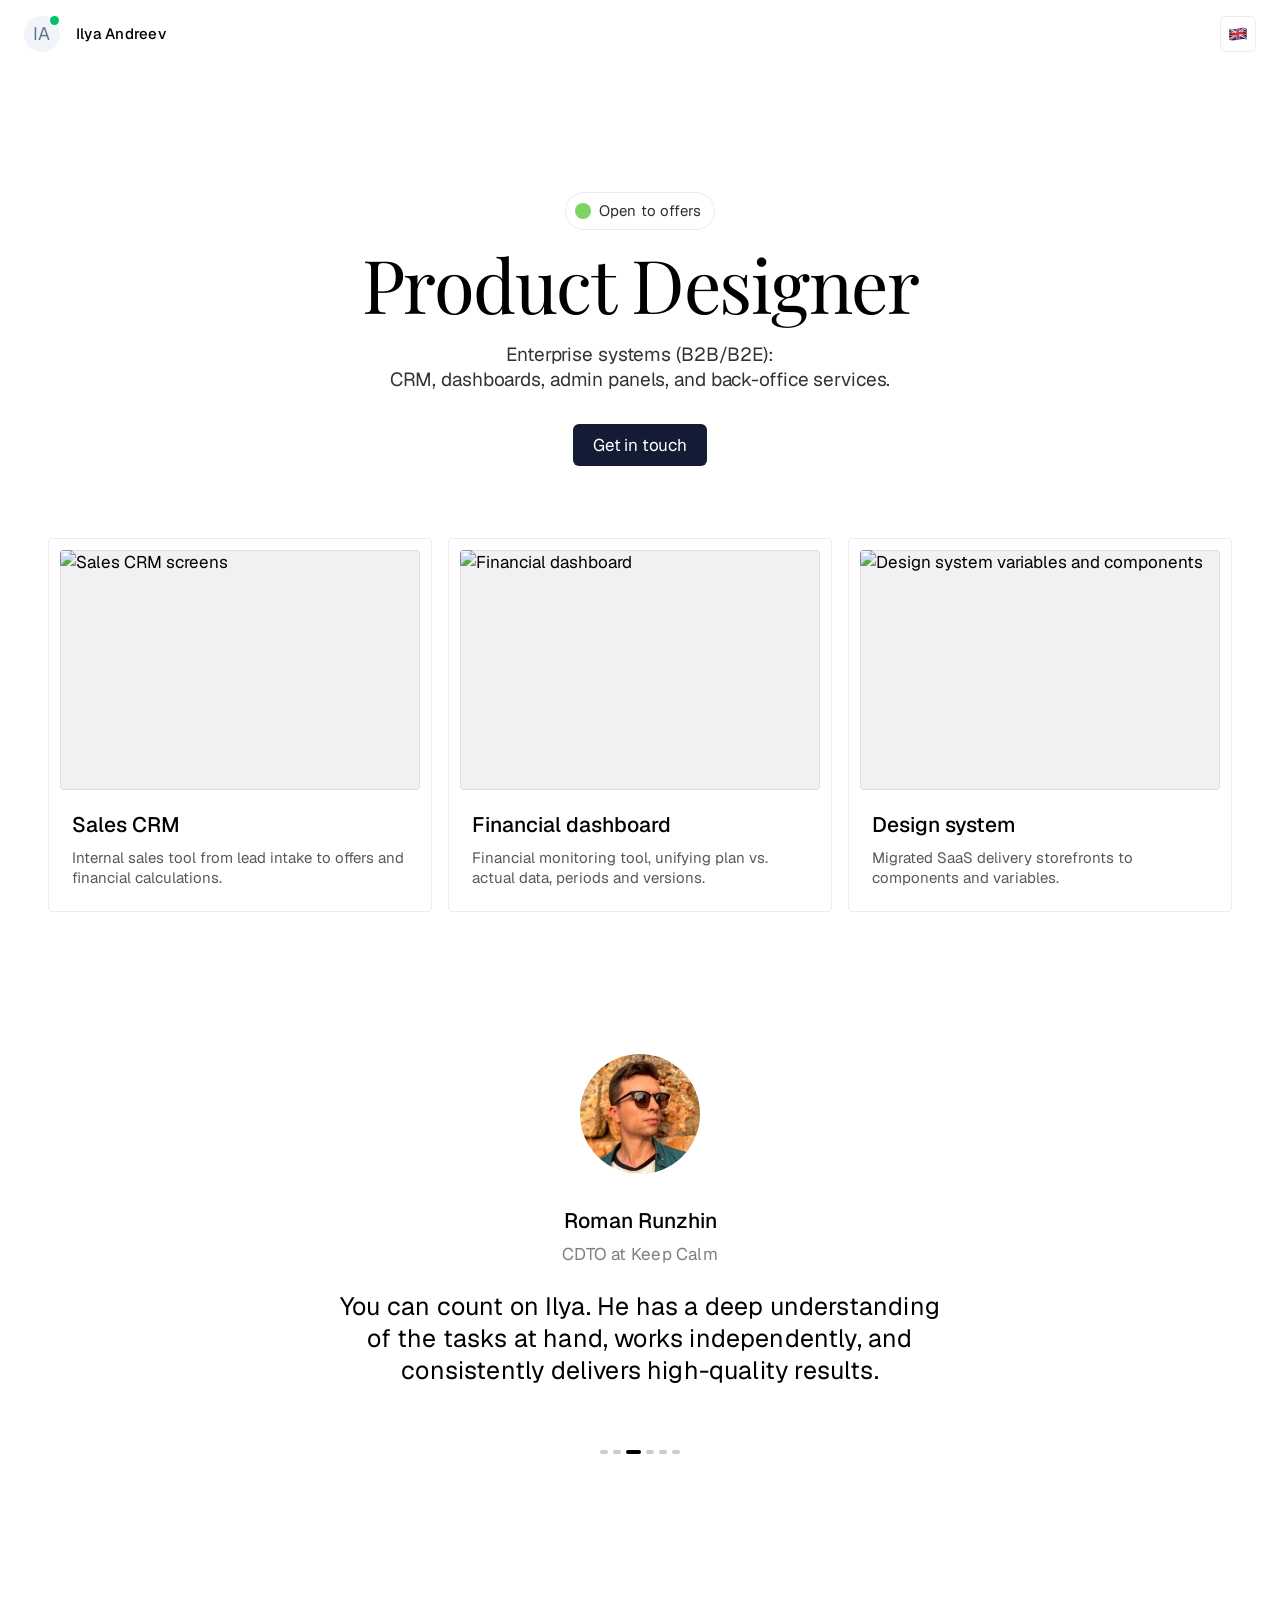
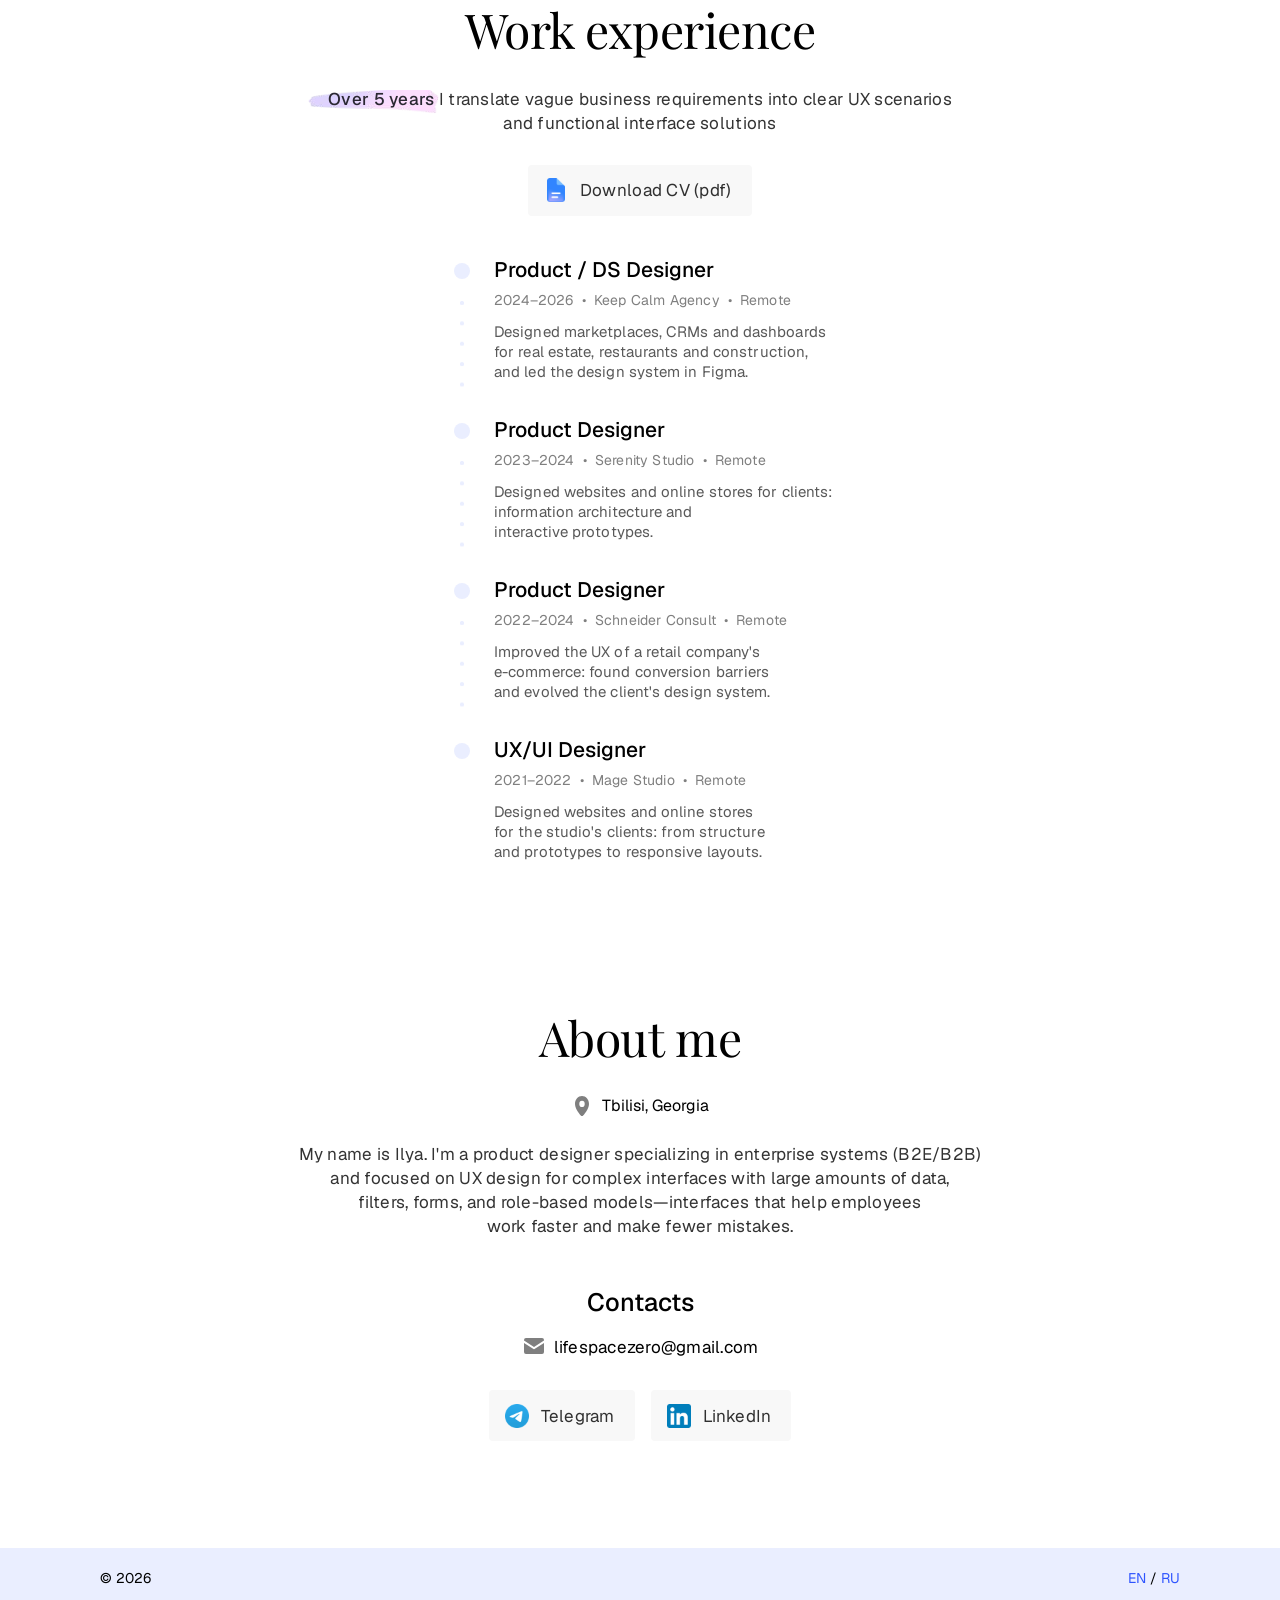
==== index.html @ 07d571e4 "Add files via upload" ====
<!DOCTYPE html>
<html lang="en">
<head>
<meta charset="utf-8">
<meta name="viewport" content="width=device-width, initial-scale=1">
<title>Ilya Andreev — Product Designer</title>
<meta name="description" content="Product Designer specializing in enterprise systems (B2B/B2E): CRM, dashboards, admin panels and back-office services.">
<link rel="preload" href="fonts/geist-latin-400-normal.woff2" as="font" type="font/woff2" crossorigin>
<link rel="preload" href="fonts/geist-latin-500-normal.woff2" as="font" type="font/woff2" crossorigin>
<link rel="preload" href="fonts/playfair-display-latin-400-normal.woff2" as="font" type="font/woff2" crossorigin>
<link rel="stylesheet" href="styles.css">
<script src="site.js"></script>
</head>
<body>

<header class="header">
  <div class="header__in">
    <a class="brand" href="#top" aria-label="Ilya Andreev — home">
      <span class="avatar" aria-hidden="true">IA<i class="avatar__dot"></i></span>
      <span class="brand__name">Ilya Andreev</span>
    </a>
    <div class="header__actions">
      
      <div class="langmenu">
        <button class="flag" type="button" aria-label="Language: English" aria-haspopup="true" aria-expanded="false" aria-controls="langpop"><img src="assets/flag-gb.png" width="20" height="20" alt=""></button>
        <div class="langpop" id="langpop" hidden>
          <a href="index.html" lang="en" hreflang="en" aria-current="true"><img src="assets/flag-gb.png" width="20" height="20" alt="">English</a>
          <a href="ru/index.html" lang="ru" hreflang="ru"><img src="assets/flag-ru.png" width="20" height="20" alt="">Русский</a>
        </div>
      </div>
    </div>
  </div>
</header>

<main id="top">

  <!-- ============ Hero ============ -->
  <section class="hero">
    <p class="status"><i class="status__dot" aria-hidden="true"></i>Open to offers</p>
    <h1 class="hero__title">Product Designer</h1>
    <p class="hero__sub">Enterprise systems (B2B/B2E):<br>CRM, dashboards, admin panels, and <span class="nw">back-office</span> services.</p>
    <a class="btn btn--lg" href="#contacts" data-contact>Get in touch</a>
  </section>

  <!-- ============ Cases ============ -->
  <section class="cases" aria-label="Selected cases">
    <ul class="cases__grid">
<li><a class="card" href="cases/sales-crm.html"><span class="card__media"><img src="assets/cases/crm_pc.webp" data-remote="https://keprah.github.io/portfolio/assets/img/crm_pc.webp" width="1500" height="723" alt="Sales CRM screens" loading="lazy" decoding="async"></span><span class="card__body"><span class="card__title">Sales CRM</span><span class="card__text">Internal sales tool from lead intake to offers and financial calculations.</span></span></a></li>
<li><a class="card" href="cases/financial-dashboard.html"><span class="card__media"><img src="assets/cases/fin_main.webp" data-remote="https://keprah.github.io/portfolio/assets/img/fin_main.webp" width="1500" height="877" alt="Financial dashboard" loading="lazy" decoding="async"></span><span class="card__body"><span class="card__title">Financial dashboard</span><span class="card__text">Financial monitoring tool, unifying plan vs. actual data, periods and versions.</span></span></a></li>
<li><a class="card" href="cases/design-system.html"><span class="card__media"><img src="assets/cases/ds_vars.webp" data-remote="https://keprah.github.io/portfolio/assets/img/ds_vars.webp" width="1500" height="828" alt="Design system variables and components" loading="lazy" decoding="async"></span><span class="card__body"><span class="card__title">Design system</span><span class="card__text">Migrated SaaS delivery storefronts to components and variables.</span></span></a></li>
    </ul>
  </section>

  <!-- ============ Story / recommendation ============ -->
  <section class="story" aria-label="Recommendation">
    <img class="story__avatar" src="assets/avatar-roman-runzhin.webp" width="120" height="120" alt="Roman Runzhin" loading="lazy">
    <p class="story__name">Roman Runzhin</p>
    <p class="story__role">CDTO at Keep Calm</p>
    <blockquote class="story__quote">
      <p>You can count on Ilya. He has a deep understanding<br class="br-d"> of the tasks at hand, works independently, and<br class="br-d"> consistently delivers high-quality results.</p>
    </blockquote>
    <div class="dots" aria-hidden="true"><i></i><i></i><i class="is-active"></i><i></i><i></i><i></i></div>
  </section>

  <!-- ============ Work experience ============ -->
  <section class="work" id="experience">
    <h2 class="h2">Work experience</h2>
    <p class="work__sub"><span class="hl">Over 5 years</span> I translate vague business requirements into clear UX scenarios<br class="br-d"> and functional interface solutions</p>
    <a class="cv" href="#" download>
      <img src="assets/icon-doc.png" width="17" height="24" alt="">
      Download CV (pdf)
    </a>

    <ol class="timeline">
      <li class="job">
        <span class="job__dot" aria-hidden="true"></span>
        <div class="job__body">
          <h3 class="job__role">Product / DS Designer</h3>
          <p class="job__meta"><span>2024–2026</span><i aria-hidden="true">•</i><span>Keep Calm Agency</span><i aria-hidden="true">•</i><span>Remote</span></p>
          <p class="job__text">Designed marketplaces, CRMs and dashboards for real estate, restaurants and construction,<br class="br-d"> and led the design system in Figma.</p>
        </div>
      </li>
      <li class="job">
        <span class="job__dot" aria-hidden="true"></span>
        <div class="job__body">
          <h3 class="job__role">Product Designer</h3>
          <p class="job__meta"><span>2023–2024</span><i aria-hidden="true">•</i><span>Serenity Studio</span><i aria-hidden="true">•</i><span>Remote</span></p>
          <p class="job__text">Designed websites and online stores for clients:<br class="br-d"> information architecture and<br class="br-d"> interactive prototypes.</p>
        </div>
      </li>
      <li class="job">
        <span class="job__dot" aria-hidden="true"></span>
        <div class="job__body">
          <h3 class="job__role">Product Designer</h3>
          <p class="job__meta"><span>2022–2024</span><i aria-hidden="true">•</i><span>Schneider Consult</span><i aria-hidden="true">•</i><span>Remote</span></p>
          <p class="job__text">Improved the UX of a retail company's<br class="br-d"> e-commerce: found conversion barriers<br class="br-d"> and evolved the client's design system.</p>
        </div>
      </li>
      <li class="job">
        <span class="job__dot" aria-hidden="true"></span>
        <div class="job__body">
          <h3 class="job__role">UX/UI Designer</h3>
          <p class="job__meta"><span>2021–2022</span><i aria-hidden="true">•</i><span>Mage Studio</span><i aria-hidden="true">•</i><span>Remote</span></p>
          <p class="job__text">Designed websites and online stores<br class="br-d"> for the studio's clients: from structure<br class="br-d"> and prototypes to responsive layouts.</p>
        </div>
      </li>
    </ol>
  </section>

  <!-- ============ About me ============ -->
  <section class="about" id="contacts">
    <h2 class="h2">About me</h2>
    <p class="about__loc">
      <svg width="16" height="20" viewBox="0 0 16 20" aria-hidden="true"><path transform="translate(1 0) scale(.875 1)" fill="currentColor" d="M8 0C3.6 0 0 3.5 0 7.9c0 5.4 6.4 11.4 7.2 12 .5.4 1.1.4 1.6 0C9.6 19.3 16 13.3 16 7.9 16 3.5 12.4 0 8 0zm0 11a3.1 3.1 0 110-6.2A3.1 3.1 0 018 11z"/></svg>
      Tbilisi, Georgia
    </p>
    <p class="about__text">My name is Ilya. I'm a product designer specializing in enterprise systems (B2E/B2B)<br class="br-d"> and focused on UX design for complex interfaces with large amounts of data,<br class="br-d"> filters, forms, and role-based models—interfaces that help employees<br class="br-d"> work faster and make fewer mistakes.</p>

    <h3 class="about__h3">Contacts</h3>
    <a class="mail" href="mailto:lifespacezero@gmail.com">
      <svg width="20" height="16" viewBox="0 0 20 16" aria-hidden="true"><path fill="currentColor" d="M2 0h16a2 2 0 012 2v.5l-10 6.4L0 2.5V2a2 2 0 012-2zM0 5l9.5 6a1 1 0 001 0L20 5v9a2 2 0 01-2 2H2a2 2 0 01-2-2z"/></svg>
      lifespacezero@gmail.com
    </a>
    <div class="links">
      <a class="chip" href="https://t.me/ilya_nwy" target="_blank" rel="noopener"><img src="assets/icon-telegram.png" width="24" height="24" alt="">Telegram</a>
      <a class="chip" href="https://www.linkedin.com/in/ilya-andreev-232864255" target="_blank" rel="noopener"><img src="assets/icon-linkedin.png" width="24" height="24" alt="">LinkedIn</a>
    </div>
  </section>

</main>

<footer class="footer">
  <div class="footer__in">
    <span>© 2026</span>
    <span class="lang"><a href="index.html" lang="en" hreflang="en" aria-current="true">EN</a> / <a href="ru/index.html" lang="ru" hreflang="ru">RU</a></span>
  </div>
</footer>

<dialog class="modal" id="contact-modal" aria-labelledby="contact-title">
  <button class="modal__close" type="button" data-modal-close aria-label="Close"><svg viewBox="0 0 14 14" fill="none" stroke="currentColor" stroke-width="1.5" stroke-linecap="round" aria-hidden="true"><path d="M.75.75l12.5 12.5M13.25.75L.75 13.25"/></svg></button>
  <h2 class="modal__title" id="contact-title">Contacts</h2>
  <a class="mail" href="mailto:lifespacezero@gmail.com"><svg width="20" height="16" viewBox="0 0 20 16" aria-hidden="true"><path fill="currentColor" d="M2 0h16a2 2 0 012 2v.5l-10 6.4L0 2.5V2a2 2 0 012-2zM0 5l9.5 6a1 1 0 001 0L20 5v9a2 2 0 01-2 2H2a2 2 0 01-2-2z"/></svg>lifespacezero@gmail.com</a>
  <div class="links">
    <a class="chip" href="https://t.me/ilya_nwy" target="_blank" rel="noopener"><img src="assets/icon-telegram.png" width="24" height="24" alt="">Telegram</a>
      <a class="chip" href="https://www.linkedin.com/in/ilya-andreev-232864255" target="_blank" rel="noopener"><img src="assets/icon-linkedin.png" width="24" height="24" alt="">LinkedIn</a>
  </div>
  <a class="modal__cta" href="https://calendly.com/lifespacezero/30min" target="_blank" rel="noopener">Book a call</a>
</dialog>

</body>
</html>
---- styles.css ----
/* ==========================================================================
   Ilya Andreev — portfolio home
   Источники: Home_1440.pdf (десктоп), Home_768.pdf (планшет), Home_390.pdf (мобильный) — экспорт Figma.
   Размеры, шрифты, веса, цвета и интервалы сняты с PDF. Брейкпоинты: ≥960 десктоп (3 колонки) ·
   600–959 планшет (макет 768) · ≤480 мобильный (макет 390); между макетами размеры плавно интерполируются.
   ========================================================================== */

/* Шрифты (самохостинг, woff2): Geist — интерфейс и текст, Playfair Display — заголовки. У обоих есть и латиница, и кириллица. */
@font-face{font-family:"Geist";font-style:normal;font-weight:400;font-display:swap;src:url("fonts/geist-cyrillic-400-normal.woff2") format("woff2");unicode-range:U+0301,U+0400-045F,U+0490-0491,U+04B0-04B1,U+2116}
@font-face{font-family:"Geist";font-style:normal;font-weight:400;font-display:swap;src:url("fonts/geist-latin-400-normal.woff2") format("woff2");unicode-range:U+0000-00FF,U+0131,U+0152-0153,U+02BB-02BC,U+02C6,U+02DA,U+02DC,U+0304,U+0308,U+0329,U+2000-206F,U+20AC,U+2122,U+2191,U+2193,U+2212,U+2215,U+FEFF,U+FFFD}
@font-face{font-family:"Geist";font-style:normal;font-weight:500;font-display:swap;src:url("fonts/geist-cyrillic-500-normal.woff2") format("woff2");unicode-range:U+0301,U+0400-045F,U+0490-0491,U+04B0-04B1,U+2116}
@font-face{font-family:"Geist";font-style:normal;font-weight:500;font-display:swap;src:url("fonts/geist-latin-500-normal.woff2") format("woff2");unicode-range:U+0000-00FF,U+0131,U+0152-0153,U+02BB-02BC,U+02C6,U+02DA,U+02DC,U+0304,U+0308,U+0329,U+2000-206F,U+20AC,U+2122,U+2191,U+2193,U+2212,U+2215,U+FEFF,U+FFFD}
@font-face{font-family:"Playfair Display";font-style:normal;font-weight:400;font-display:swap;src:url("fonts/playfair-display-cyrillic-400-normal.woff2") format("woff2");unicode-range:U+0301,U+0400-045F,U+0490-0491,U+04B0-04B1,U+2116}
@font-face{font-family:"Playfair Display";font-style:normal;font-weight:400;font-display:swap;src:url("fonts/playfair-display-latin-400-normal.woff2") format("woff2");unicode-range:U+0000-00FF,U+0131,U+0152-0153,U+02BB-02BC,U+02C6,U+02DA,U+02DC,U+0304,U+0308,U+0329,U+2000-206F,U+20AC,U+2122,U+2191,U+2193,U+2212,U+2215,U+FEFF,U+FFFD}

:root{
  /* color */
  --ink:#000;
  --ink-2:#333;          /* hero sub, about text */
  --ink-3:#303030;       /* chips, CV, pill */
  --text-soft:#595959;   /* card text, review text */
  --muted:#7f7f7f;       /* role, meta */
  --navy:#141c35;        /* primary button */
  --line:#ececec;        /* card / pill / flag borders */
  --line-strong:#c2c2c2;
  --fill-soft:#f8f8f8;   /* CV + contact chips */
  --lavender:#eaeeff;    /* timeline dots, footer */
  --slate:#62748e;       /* "IA" */
  --avatar-bg:#f1f5f9;
  --green:#7cd463;       /* "Available for work" dot */
  --green-online:#00c16a;/* presence dot on avatar */
  --link:#2e54ff;
  --dot:#ccc;

  /* type */
  --ff-body:"Geist",system-ui,-apple-system,"Segoe UI",Roboto,"Helvetica Neue",Arial,sans-serif;
  --ff-display:"Playfair Display",Georgia,"Times New Roman",serif;
  /* шкала размеров из макета Home_1440 (px при ширине 1440): 14 · 15 · 17 · 19 · 21 · 25 · 48 · 74 */
  --fs-h1:clamp(44px,5.1389vw,74px);     /* 74 */
  --fs-h2:clamp(34px,3.3334vw,48px);     /* 48 */
  --fs-quote:clamp(20px,1.7362vw,25px);  /* 25 */
  --fs-h3:25px;                          /* 25 — «Контакты», заголовок модалки, заголовки секций кейса */
  --fs-sub:clamp(16px,1.3195vw,19px);    /* 19 */
  --fs-title:21px;                       /* 21 — карточки, имя, должности */
  --fs-text:17px;                        /* 17 — основной текст, кнопки, контакты */
  --fs-small:15px;                       /* 15 — описания, статус, имя в шапке */
  --fs-meta:14px;                        /* 14 — мета, подписи, футер */

  /* главная: 390 → 768 (дальше без изменений, как в макетах 768 и 1440).
     у каждого токена: значение в макете 390 + прирост на 1px ширины до 768 */
  --fs-home-h1:clamp(52px,calc(52px + (100vw - 390px) * .0582),74px);       /* 52 → 74 */
  --fs-home-h2:clamp(40px,calc(40px + (100vw - 390px) * .02116),48px);      /* 40 → 48 */
  --fs-home-quote:clamp(17px,calc(17px + (100vw - 390px) * .02116),25px);   /* 17 → 25 */
  --fs-home-sub:clamp(15px,calc(15px + (100vw - 390px) * .01058),19px);     /* 15 → 19 */
  --fs-home-title:clamp(17px,calc(17px + (100vw - 390px) * .01058),21px);   /* 17 → 21: карточки, имя, должности */
  --fs-home-status:clamp(13px,calc(13px + (100vw - 390px) * .00529),15px);  /* 13 → 15 */
  --fs-home-jobmeta:clamp(13px,calc(13px + (100vw - 390px) * .00265),14px); /* 13 → 14 */

  /* layout */
  --page-max:1184px;
  --pad:24px;
  --gap-hero-top:clamp(56px,9.7222vw,140px);
  --gap-m:clamp(48px,5.5556vw,80px);
  --gap-xl:clamp(72px,11.1112vw,160px);
  --gap-about:clamp(88px,11.1112vw,160px);
  --gap-footer:clamp(72px,8.3334vw,120px);
}

*,*::before,*::after{box-sizing:border-box}
html{-webkit-text-size-adjust:100%;scroll-behavior:smooth}
body{margin:0;background:#fff;color:var(--ink);font-family:var(--ff-body);font-weight:400;font-size:var(--fs-text);line-height:24px;-webkit-font-smoothing:antialiased;text-rendering:optimizeLegibility;overflow-x:hidden}
img,svg{display:block;max-width:100%}
a{color:inherit;text-decoration:none}
button{font:inherit;color:inherit;background:none;border:0;padding:0;cursor:pointer}
h1,h2,h3,p,blockquote,figure,ul,ol{margin:0;padding:0}
ul,ol{list-style:none}
:focus-visible{outline:2px solid var(--link);outline-offset:3px;border-radius:6px}
@media (prefers-reduced-motion:reduce){html{scroll-behavior:auto}*{transition:none!important}}

/* ---------- Buttons ---------- */
.btn{display:inline-flex;align-items:center;justify-content:center;height:42px;padding:0 20px;border-radius:6px;background:var(--navy);color:#fff;font-size:var(--fs-text);line-height:24px;letter-spacing:-.012em;font-weight:400;white-space:nowrap;transition:opacity .15s,transform .15s}
.btn:hover{opacity:.88}
.btn:active{transform:scale(.98)}

/* ==========================================================================
   Header (68)
   ========================================================================== */
.header{height:68px}
.header__in{height:100%;display:flex;align-items:center;justify-content:space-between;gap:16px;padding:16px var(--pad)}
.brand{display:flex;align-items:center;gap:16px;font-size:var(--fs-small);line-height:20px;letter-spacing:.016em;font-weight:500;white-space:nowrap}
.avatar{position:relative;flex:none;width:36px;height:36px;border-radius:50%;background:var(--avatar-bg);color:var(--slate);display:grid;place-items:center;font-size:18px;line-height:1;font-weight:400}
.avatar__dot{position:absolute;left:26px;top:0;width:9px;height:9px;border-radius:50%;background:var(--green-online)}
.header__actions{display:flex;align-items:center;gap:16px}
.flag{width:36px;height:36px;display:grid;place-items:center;border:1px solid var(--line);border-radius:6px;background:#fff;transition:border-color .15s}
.flag:hover{border-color:var(--line-strong)}
.flag img{width:20px;height:20px}

/* меню выбора языка (флаг в шапке) */
.langmenu{position:relative}
.flag[aria-expanded="true"]{border-color:var(--line-strong)}
.langpop{position:absolute;z-index:70;top:calc(100% + 8px);right:0;min-width:168px;padding:6px;border:1px solid var(--line);border-radius:6px;background:#fff;box-shadow:0 12px 32px rgba(20,28,53,.10)}
.langpop[hidden]{display:none}
.langpop a{display:flex;align-items:center;gap:12px;height:40px;padding:0 12px 0 10px;border-radius:4px;font-size:var(--fs-small);line-height:20px;white-space:nowrap}
.langpop a:hover{background:var(--fill-soft)}
.langpop a[aria-current="true"]{font-weight:500}
.langpop img{width:20px;height:20px}

/* ==========================================================================
   Модалка «Get in touch» (макет 352 px)
   ========================================================================== */
.modal{position:fixed;inset:0;width:352px;max-width:calc(100vw - 32px);max-height:calc(100dvh - 32px);height:fit-content;margin:auto;padding:32px 24px 24px;overflow:auto;border:1px solid #ededed;border-radius:4px;background:#fff;color:var(--ink);box-shadow:0 16px 48px rgba(20,28,53,.16)}
.modal:not([open]){display:none}
.modal::backdrop{background:rgba(20,28,53,.42)}
.modal[open]{animation:modal-in .18s ease-out}
@keyframes modal-in{from{opacity:0;transform:translateY(8px)}to{opacity:1;transform:none}}
.modal__close{position:absolute;top:1.5px;right:2.5px;width:32px;height:32px;display:grid;place-items:center;border-radius:4px;color:#808080;transition:color .15s}
.modal__close:hover{color:#000}
.modal__close svg{width:14px;height:14px}
.modal__title{font-size:var(--fs-h3);line-height:32px;font-weight:500}
.modal .mail{margin-top:20px;gap:18px}
.modal .mail svg{color:#000}
.modal .links{flex-wrap:wrap;justify-content:stretch;margin-top:36px}
.modal .chip{flex:1 1 auto;max-width:none;background:#f9f9f9}
.modal .chip:hover{background:#f0f0f0}
.modal__cta{display:flex;align-items:center;justify-content:center;height:51px;margin-top:32px;padding-top:2px;border-radius:4px;background:var(--navy);color:#fff;transition:opacity .15s}
.modal__cta:hover{opacity:.9}
body.is-modal{overflow:hidden}
@media (max-width:359px){.modal .mail{gap:12px;font-size:15px}}

/* ==========================================================================
   Hero
   ========================================================================== */
.hero{display:flex;flex-direction:column;align-items:center;text-align:center;padding:var(--gap-hero-top) var(--pad) 0}
.status{display:inline-flex;align-items:center;gap:8px;height:38px;padding:0 13px 0 9px;border:1px solid var(--line);border-radius:999px;font-size:var(--fs-home-status);line-height:20px;letter-spacing:.01em;color:var(--ink-3)}
.status__dot{width:16px;height:16px;border-radius:50%;background:var(--green)}
.hero__title{margin-top:calc(16px - var(--fs-home-h1)*.05);font-family:var(--ff-display);font-weight:400;font-size:var(--fs-home-h1);line-height:1.1;letter-spacing:-.02em}
.hero__sub{margin-top:calc(22px - var(--fs-home-h1)*.05);font-size:var(--fs-home-sub);line-height:1.3158;letter-spacing:-.006em;font-weight:400;color:var(--ink-2);text-wrap:balance}
.hero .btn{margin-top:32px}

/* ==========================================================================
   Cases
   ========================================================================== */
.cases{width:min(var(--page-max),calc(100% - var(--pad)*2));margin:var(--gap-m) auto 0}
.cases__grid{display:grid;grid-template-columns:repeat(3,minmax(0,1fr));gap:16px}
.cases__grid li{display:flex;min-width:0}
.card{flex:1;min-width:0;display:block;padding:11px;border:1px solid var(--line);border-radius:4px;background:#fff;transition:box-shadow .45s ease}
.card:hover{box-shadow:0 12px 32px rgba(20,28,53,.09)}   /* при наведении — только тень, рамка не меняется */
.card__media{position:relative;display:block;aspect-ratio:3/2;border-radius:4px;overflow:hidden;background:#f1f1f1}
.card__media img{width:100%;height:100%;object-fit:cover;object-position:center;transition:transform 1.1s cubic-bezier(.22,.61,.36,1)}
@media (hover:hover) and (prefers-reduced-motion:no-preference){
  .card:hover .card__media img{transform:scale(1.03)}   /* едва заметное, плавное приближение */
}
.card__media::after{content:"";position:absolute;inset:0;border-radius:4px;box-shadow:inset 0 0 0 1px rgba(0,0,0,.08);pointer-events:none}
.card__body{display:block;padding:21px 12px 12px}
.card__title{display:block;margin-bottom:9px;font-size:var(--fs-home-title);line-height:28px;font-weight:500}
.card__text{display:block;font-size:var(--fs-small);line-height:20px;color:var(--text-soft)}

/* ==========================================================================
   Story / recommendation
   ========================================================================== */
.story{display:flex;flex-direction:column;align-items:center;text-align:center;margin-top:var(--gap-xl);padding-inline:var(--pad)}
.story__avatar{width:120px;height:120px;border-radius:50%;object-fit:cover;background:var(--avatar-bg)}
.story__name{margin-top:33px;font-size:var(--fs-home-title);line-height:28px;font-weight:500}
.story__role{margin-top:7px;letter-spacing:.012em;color:var(--muted)}
.story__quote{margin-top:24px;max-width:720px;font-size:var(--fs-home-quote);line-height:1.28;letter-spacing:.007em}
.story__quote p{text-wrap:balance}
.dots{display:flex;align-items:center;gap:5px;margin-top:64px}
.dots i{display:block;width:8px;height:4px;border-radius:2px;background:var(--dot)}
.dots i.is-active{width:15px;background:#000}

/* ==========================================================================
   Work experience
   ========================================================================== */
.work{display:flex;flex-direction:column;align-items:center;text-align:center;margin-top:var(--gap-xl);padding-inline:var(--pad)}
.h2{font-family:var(--ff-display);font-weight:400;font-size:var(--fs-home-h2);line-height:1.375;letter-spacing:-.01em;text-wrap:balance}
.work__sub{margin-top:25px;letter-spacing:.016em;color:var(--ink-2)}
.hl{position:relative;z-index:0;font-weight:500;color:#2a2832}
.hl::before{content:"";position:absolute;z-index:-1;left:-20px;right:-5px;top:2px;height:24px;background:url("assets/highlight.png") center/100% 100% no-repeat}
.cv{display:inline-flex;align-items:center;gap:15px;letter-spacing:.016em;height:51px;margin-top:30px;padding:0 20px 0 19px;border-radius:4px;background:var(--fill-soft);color:var(--ink-3);transition:background .15s}
.cv:hover{background:#f0f0f0}
.cv img{width:auto;height:24px}

.timeline{width:min(372px,100%);margin-top:40px;text-align:left}
.job{position:relative;display:grid;grid-template-columns:16px minmax(0,1fr);column-gap:24px;padding-bottom:34px}
.job:last-child{padding-bottom:0}
.job__dot{width:16px;height:16px;margin-top:7px;border-radius:50%;background:var(--lavender)}
.job:not(:last-child)::before{content:"";position:absolute;left:6px;top:45.3px;width:4px;height:calc(100% - 60.5px);background:radial-gradient(circle at 2px 2px,var(--lavender) 1.9px,transparent 2.3px) 0 0/4px 20.4px repeat-y}
.job__role{font-size:var(--fs-home-title);line-height:28px;font-weight:500}
.job__meta{display:flex;flex-wrap:wrap;column-gap:8px;margin-top:6px;font-size:var(--fs-home-jobmeta);line-height:20px;letter-spacing:.013em;color:var(--muted)}
.job__meta i{font-style:normal}
.job__text{margin-top:12px;margin-right:-16px;font-size:var(--fs-small);line-height:20px;letter-spacing:.006em;color:var(--text-soft)}

/* ==========================================================================
   About me
   ========================================================================== */
.about{display:flex;flex-direction:column;align-items:center;text-align:center;margin-top:var(--gap-about);padding-inline:var(--pad)}
.about__loc{display:flex;align-items:center;gap:12px;margin-top:24px;font-size:16px;padding-left:3px}
.about__loc svg{flex:none;color:var(--muted)}
.about__text{margin-top:24px;letter-spacing:.016em;color:var(--ink-2)}
.about__h3{margin-top:48px;font-size:var(--fs-h3);line-height:32px;font-weight:500}
.mail{display:inline-flex;align-items:center;gap:10px;margin-top:17px;letter-spacing:.014em;padding-left:2px;transition:color .15s}
.mail:hover{color:var(--link)}
.mail svg{flex:none;color:var(--muted);transform:translateY(-1px)}
.links{display:flex;flex-wrap:wrap;justify-content:center;gap:16px;margin-top:31px}
.chip{display:inline-flex;align-items:center;gap:12px;letter-spacing:.014em;height:51px;padding:0 20px 0 16px;border-radius:4px;background:var(--fill-soft);color:var(--ink-3);transition:background .15s}
.chip:hover{background:#f0f0f0}
.chip img{width:24px;height:24px}

/* ==========================================================================
   Footer (60)
   ========================================================================== */
.footer{margin-top:var(--gap-footer);background:var(--lavender)}
.footer__in{min-height:60px;display:flex;align-items:center;justify-content:space-between;gap:16px;padding:0 clamp(16px,7.7778vw,112px);font-size:var(--fs-meta);line-height:20px}
.lang a{color:var(--link)}
.lang a:hover{text-decoration:underline}

/* ==========================================================================
   Responsive
   ========================================================================== */

/* Ручные переносы строк из макетов: десктоп (1440) / планшет (768) / мобильный (390).
   Вне своего диапазона перенос выключен, и текст переносится сам. */
br.br-d,br.br-w,br.br-t,br.br-m{display:none}
@media (min-width:960px){br.br-d{display:inline}}
@media (min-width:1232px){br.br-w{display:inline}}
@media (min-width:600px) and (max-width:959px){br.br-t{display:inline}}
@media (min-width:385px) and (max-width:480px){br.br-m{display:inline}}

/* ≤1199: воздух между секциями на «узком десктопе» */
@media (max-width:1199px){
  :root{--gap-hero-top:112px;--gap-m:72px;--gap-xl:136px;--gap-about:136px;--gap-footer:104px}
}

/* ≤1100: карточки остаются в 3 колонки, но плотнее */
@media (max-width:1100px){
  .cases__grid{gap:12px}
  .card{padding:9px}
  .card__body{padding:16px 10px 8px}
}

/* ---------- Планшет (макет Home_768) ---------- */
@media (max-width:959px){
  :root{--gap-xl:128px;--gap-about:128px;--gap-footer:96px;--gap-m:72px}   /* страницы кейсов */
  .header{height:84px}
  .header__in{padding:24px 32px}

  .hero{padding-top:clamp(119px,calc(119px + (100vw - 390px) * 0.21164),199px)}
  .status{height:40px;padding:0 14px 0 9px}
  .hero__title{margin-top:calc(clamp(15px,calc(23px + (100vw - 390px) * -0.02116),23px) - var(--fs-home-h1)*.05)}
  .hero__sub{margin-top:calc(clamp(22px,calc(26px + (100vw - 390px) * -0.01058),26px) - var(--fs-home-h1)*.05)}
  .hero .btn{margin-top:clamp(32px,calc(40px + (100vw - 390px) * -0.02116),40px)}

  .cases{width:min(500px,calc(100% - 64px));margin-top:clamp(96px,calc(96px + (100vw - 390px) * 0.1164),140px)}
  .cases__grid{grid-template-columns:minmax(0,1fr);max-width:none;margin-inline:0;gap:16px}
  .cases .card{padding:11px}
  .cases .card__media{aspect-ratio:auto;height:242px}
  .cases .card__body{padding:20px 12px 12px}
  .cases .card__title{margin-bottom:8px;letter-spacing:.012em}

  .story{margin-top:clamp(100px,calc(100px + (100vw - 390px) * 0.21164),180px)}
  .story__avatar{width:clamp(80px,calc(80px + (100vw - 390px) * 0.10582),120px);height:clamp(80px,calc(80px + (100vw - 390px) * 0.10582),120px)}
  .story__name{margin-top:clamp(16px,calc(16px + (100vw - 390px) * 0.04497),33px)}
  .story__role{margin-top:clamp(3px,calc(3px + (100vw - 390px) * 0.01058),7px)}
  .story__quote{margin-top:clamp(21px,calc(21px + (100vw - 390px) * 0.00794),24px)}
  .dots{margin-top:clamp(47px,calc(47px + (100vw - 390px) * 0.04497),64px)}
  .story__quote{max-width:560px}
  .work{margin-top:clamp(122px,calc(122px + (100vw - 390px) * 0.15344),180px)}
  .work__sub{margin-top:22px}
  .cv{margin-top:32px}
  .work__sub{max-width:560px}
  .timeline{width:372px;max-width:100%;margin-top:41px}
  .job__text{margin-right:-16px}
  .job:not(:last-child)::before{top:41.3px;height:calc(100% - 53px)}
  body:not(.case-page) .about{margin-top:clamp(140px,calc(140px + (100vw - 390px) * 0.10847),181px)}
  .about__text{max-width:560px}
  body:not(.case-page) .footer{margin-top:clamp(80px,calc(80px + (100vw - 390px) * 0.05291),100px)}
  .footer__in{padding-inline:112px}
}

/* ≤760: ниже — мягкие переносы без balance */
@media (max-width:760px){
  .story__quote p{text-wrap:pretty}
  .about__text{text-wrap:pretty}
}

/* ---------- Мобильная версия (макет Home_390) ---------- */
@media (max-width:480px){
  :root{--pad:16px;--gap-xl:112px;--gap-about:112px;--gap-footer:88px;--gap-m:64px}   /* страницы кейсов */
  .header{height:68px}
  .header__in{padding:16px 24px;gap:8px}
  .header__actions{gap:8px}
  .brand{gap:16px}
  .header .btn{padding:0 16px}

  .hero__sub{line-height:19px}

  .cases{width:calc(100% - 64px)}
  .cases .card__title{margin-bottom:4px}
  .cases .card__text{line-height:19px}
  .cases .card__body{padding:19px 12px 9px}

  .timeline{width:310px;margin-top:37px}
  .job{column-gap:24px;padding-bottom:29px}
  .job__dot{margin-top:6.5px}
  .job:not(:last-child)::before{top:34.5px;height:calc(100% - 41px);background-size:4px 21.17px}
  .job__role{line-height:28px}
  .job__meta{column-gap:4px;margin-top:2px;margin-right:-16px}
  .job__text{margin-top:13px}
  .links{flex-wrap:nowrap}
  .chip{flex:0 0 auto;max-width:none}
  .footer__in{padding-inline:16px;justify-content:center;gap:64px}
}

/* очень узкие экраны */
@media (max-width:384px){
  .links{flex-wrap:wrap}
}
@media (max-width:340px){
  .brand__name{display:none}
  .header__in{justify-content:space-between}
}
.nw{white-space:nowrap}
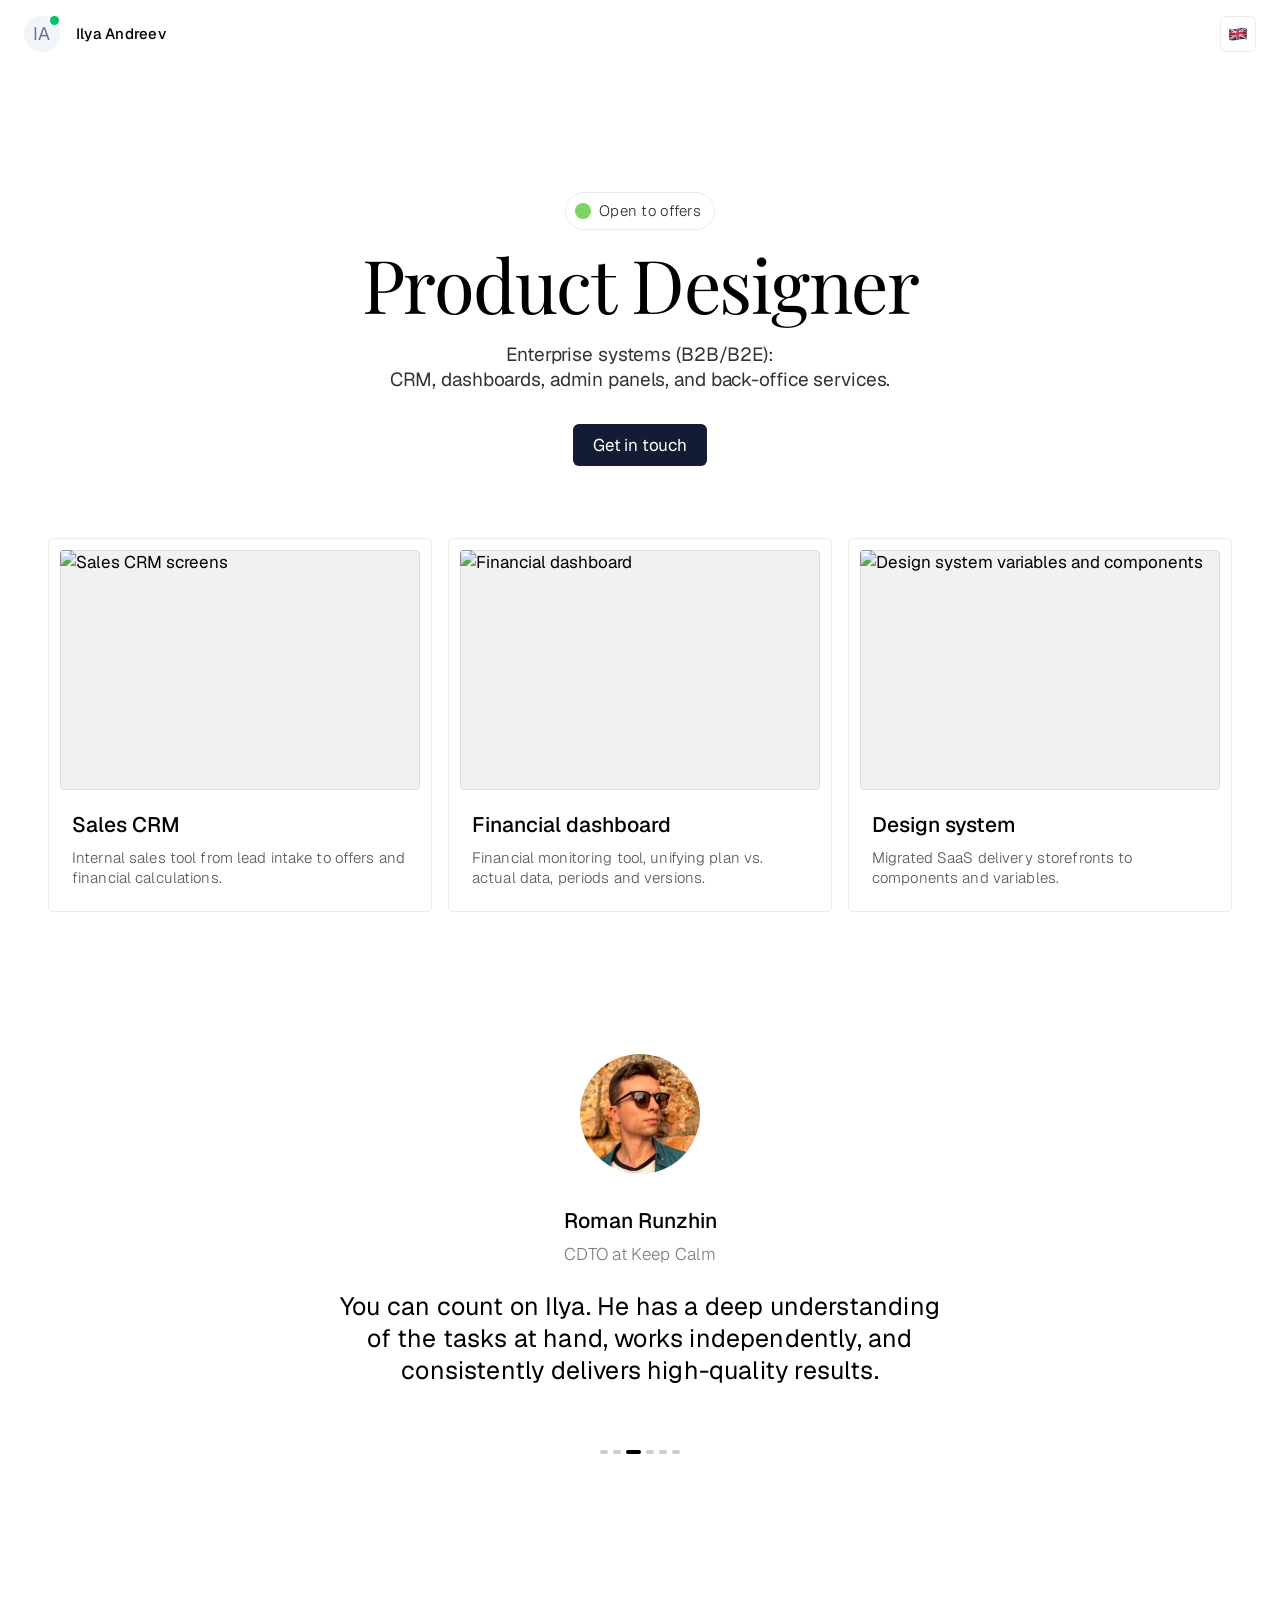
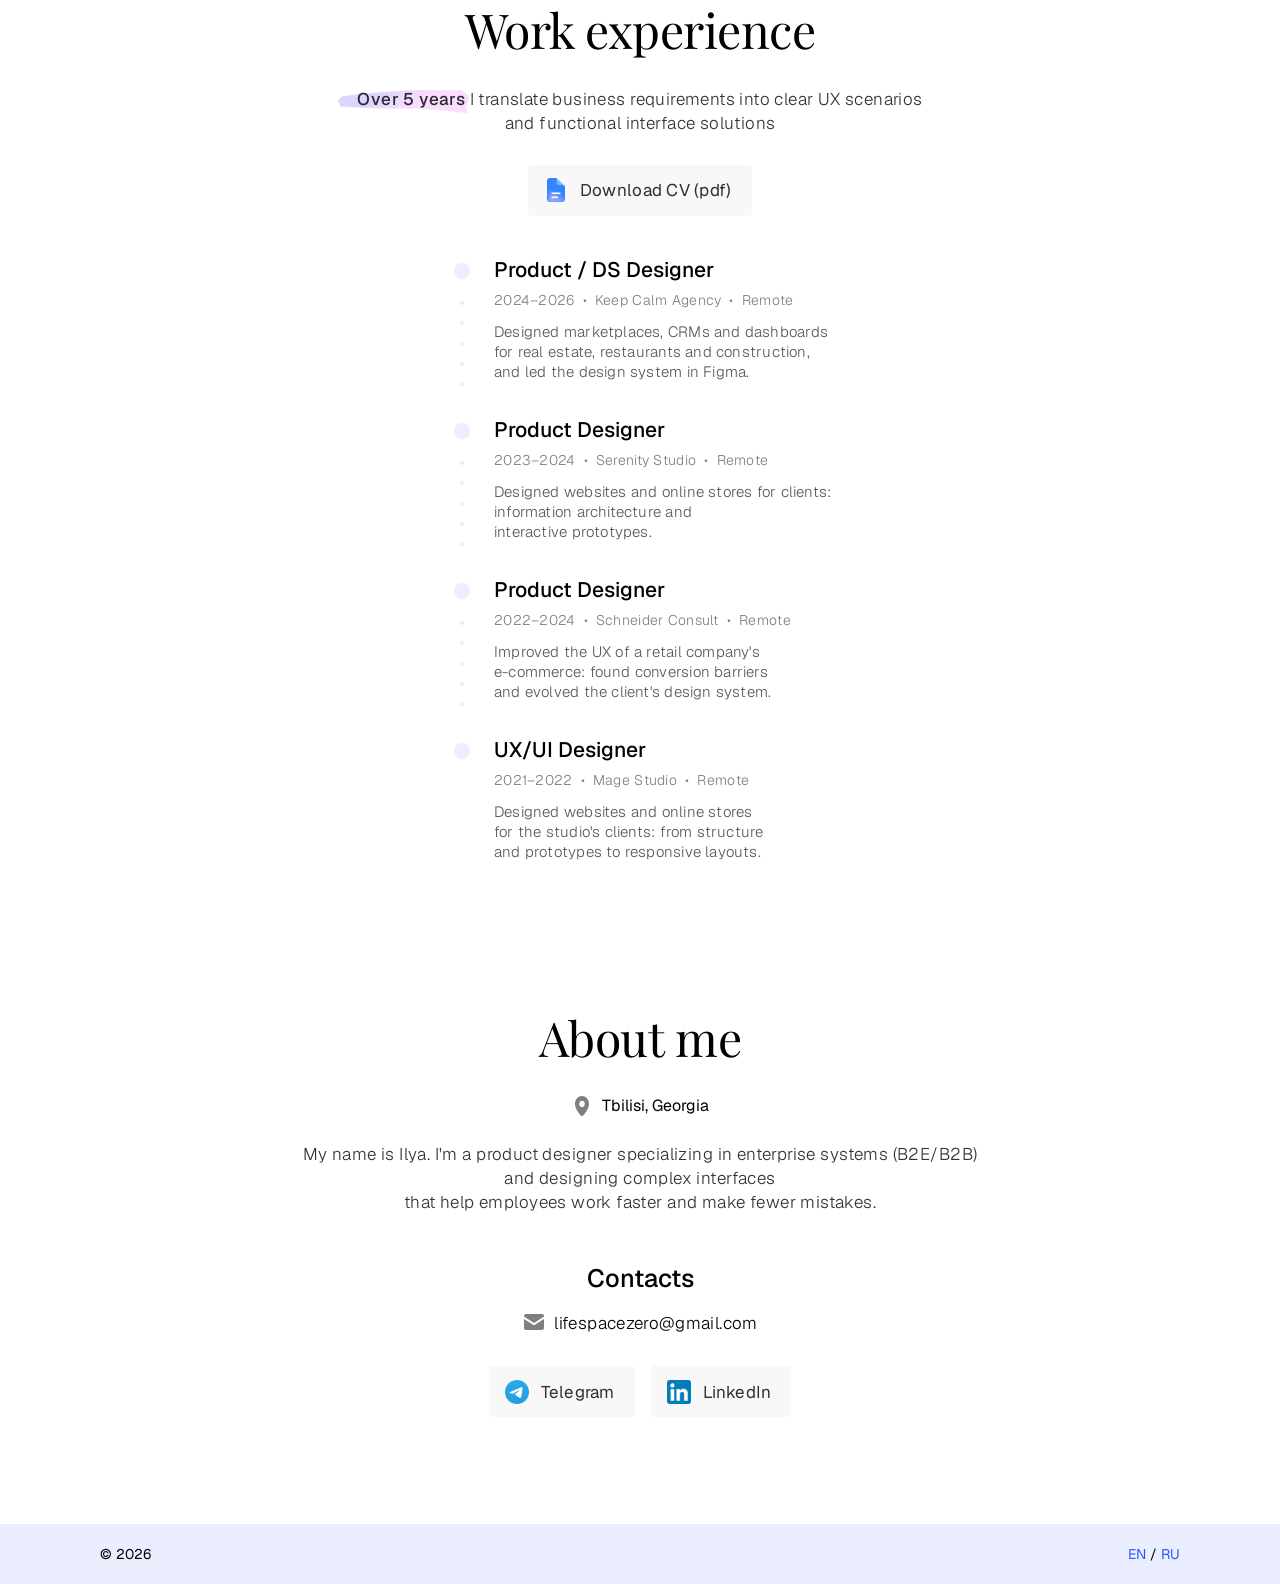
==== commit 08cc1260: "Главная: мобильный макет Home_390 v2 — Geist Light, кегль 15, новые тексты и переносы - Geist Light " ====
--- a/index.html
+++ b/index.html
@@ -8,6 +8,7 @@
 <link rel="preload" href="fonts/geist-latin-400-normal.woff2" as="font" type="font/woff2" crossorigin>
 <link rel="preload" href="fonts/geist-latin-500-normal.woff2" as="font" type="font/woff2" crossorigin>
 <link rel="preload" href="fonts/playfair-display-latin-400-normal.woff2" as="font" type="font/woff2" crossorigin>
+<link rel="preload" href="fonts/geist-latin-300-normal.woff2" as="font" type="font/woff2" crossorigin>
 <link rel="stylesheet" href="styles.css">
 <script src="site.js"></script>
 </head>
@@ -65,7 +66,7 @@
   <!-- ============ Work experience ============ -->
   <section class="work" id="experience">
     <h2 class="h2">Work experience</h2>
-    <p class="work__sub"><span class="hl">Over 5 years</span> I translate vague business requirements into clear UX scenarios<br class="br-d"> and functional interface solutions</p>
+    <p class="work__sub"><span class="hl">Over 5 years</span> I translate business requirements into clear UX scenarios<br class="br-d"> and functional interface solutions</p>
     <a class="cv" href="#" download>
       <img src="assets/icon-doc.png" width="17" height="24" alt="">
       Download CV (pdf)
@@ -114,7 +115,7 @@
       <svg width="16" height="20" viewBox="0 0 16 20" aria-hidden="true"><path transform="translate(1 0) scale(.875 1)" fill="currentColor" d="M8 0C3.6 0 0 3.5 0 7.9c0 5.4 6.4 11.4 7.2 12 .5.4 1.1.4 1.6 0C9.6 19.3 16 13.3 16 7.9 16 3.5 12.4 0 8 0zm0 11a3.1 3.1 0 110-6.2A3.1 3.1 0 018 11z"/></svg>
       Tbilisi, Georgia
     </p>
-    <p class="about__text">My name is Ilya. I'm a product designer specializing in enterprise systems (B2E/B2B)<br class="br-d"> and focused on UX design for complex interfaces with large amounts of data,<br class="br-d"> filters, forms, and role-based models—interfaces that help employees<br class="br-d"> work faster and make fewer mistakes.</p>
+    <p class="about__text">My name is Ilya. I'm a product designer specializing in enterprise systems (B2E/B2B)<br class="br-d"> and designing complex interfaces<br class="br-d"> that help employees work faster and make fewer mistakes.</p>
 
     <h3 class="about__h3">Contacts</h3>
     <a class="mail" href="mailto:lifespacezero@gmail.com">
--- a/styles.css
+++ b/styles.css
@@ -6,6 +6,8 @@
    ========================================================================== */
 
 /* Шрифты (самохостинг, woff2): Geist — интерфейс и текст, Playfair Display — заголовки. У обоих есть и латиница, и кириллица. */
+@font-face{font-family:"Geist";font-style:normal;font-weight:300;font-display:swap;src:url("fonts/geist-cyrillic-300-normal.woff2") format("woff2");unicode-range:U+0301,U+0400-045F,U+0490-0491,U+04B0-04B1,U+2116}
+@font-face{font-family:"Geist";font-style:normal;font-weight:300;font-display:swap;src:url("fonts/geist-latin-300-normal.woff2") format("woff2");unicode-range:U+0000-00FF,U+0131,U+0152-0153,U+02BB-02BC,U+02C6,U+02DA,U+02DC,U+0304,U+0308,U+0329,U+2000-206F,U+20AC,U+2122,U+2191,U+2193,U+2212,U+2215,U+FEFF,U+FFFD}
 @font-face{font-family:"Geist";font-style:normal;font-weight:400;font-display:swap;src:url("fonts/geist-cyrillic-400-normal.woff2") format("woff2");unicode-range:U+0301,U+0400-045F,U+0490-0491,U+04B0-04B1,U+2116}
 @font-face{font-family:"Geist";font-style:normal;font-weight:400;font-display:swap;src:url("fonts/geist-latin-400-normal.woff2") format("woff2");unicode-range:U+0000-00FF,U+0131,U+0152-0153,U+02BB-02BC,U+02C6,U+02DA,U+02DC,U+0304,U+0308,U+0329,U+2000-206F,U+20AC,U+2122,U+2191,U+2193,U+2212,U+2215,U+FEFF,U+FFFD}
 @font-face{font-family:"Geist";font-style:normal;font-weight:500;font-display:swap;src:url("fonts/geist-cyrillic-500-normal.woff2") format("woff2");unicode-range:U+0301,U+0400-045F,U+0490-0491,U+04B0-04B1,U+2116}
@@ -55,6 +57,22 @@
   --fs-home-title:clamp(17px,calc(17px + (100vw - 390px) * .01058),21px);   /* 17 → 21: карточки, имя, должности */
   --fs-home-status:clamp(13px,calc(13px + (100vw - 390px) * .00529),15px);  /* 13 → 15 */
   --fs-home-jobmeta:clamp(13px,calc(13px + (100vw - 390px) * .00265),14px); /* 13 → 14 */
+  --fs-home-text:clamp(15px,calc(15px + (100vw - 390px) * .00529),17px);    /* 15 → 17: кнопка, роль, подзаголовок, CV, «Обо мне», почта, чипы */
+  --fs-home-name:clamp(15px,calc(15px + (100vw - 390px) * .01587),21px);    /* 15 → 21: имя автора рекомендации */
+  /* ls:begin */
+  --ls-status:clamp(0.098px,calc(0.098px + (100vw - 390px) * 0.000492),0.283px);
+  --ls-card:clamp(0.000px,calc(0.000px + (100vw - 390px) * 0.000321),0.121px);
+  --ls-role:clamp(0.114px,calc(0.114px + (100vw - 390px) * 0.000476),0.294px);
+  --ls-sub:clamp(0.154px,calc(0.154px + (100vw - 390px) * 0.000662),0.405px);
+  --ls-cv:clamp(0.272px,calc(0.312px + (100vw - 390px) * -0.000106),0.312px);
+  --ls-meta:clamp(0.226px,calc(0.226px + (100vw - 390px) * 0.000161),0.287px);
+  --ls-jtext:clamp(0.052px,calc(0.052px + (100vw - 390px) * 0.000425),0.213px);
+  --ls-about:clamp(0.060px,calc(0.060px + (100vw - 390px) * 0.000934),0.413px);
+  --ls-mail:clamp(0.188px,calc(0.188px + (100vw - 390px) * 0.000462),0.362px);
+  --ls-chip:clamp(0.210px,calc(0.210px + (100vw - 390px) * 0.000074),0.238px);
+  
+  /* ls:end */
+  --fw-light:300;                                                          /* Geist Light: статус, тексты карточек, опыта, «Обо мне», почта */
 
   /* layout */
   --page-max:1184px;
@@ -131,11 +149,11 @@
    Hero
    ========================================================================== */
 .hero{display:flex;flex-direction:column;align-items:center;text-align:center;padding:var(--gap-hero-top) var(--pad) 0}
-.status{display:inline-flex;align-items:center;gap:8px;height:38px;padding:0 13px 0 9px;border:1px solid var(--line);border-radius:999px;font-size:var(--fs-home-status);line-height:20px;letter-spacing:.01em;color:var(--ink-3)}
+.status{display:inline-flex;align-items:center;gap:8px;height:38px;padding:0 13px 0 9px;border:1px solid var(--line);border-radius:999px;font-size:var(--fs-home-status);line-height:20px;font-weight:var(--fw-light);letter-spacing:var(--ls-status);color:var(--ink-3)}
 .status__dot{width:16px;height:16px;border-radius:50%;background:var(--green)}
 .hero__title{margin-top:calc(16px - var(--fs-home-h1)*.05);font-family:var(--ff-display);font-weight:400;font-size:var(--fs-home-h1);line-height:1.1;letter-spacing:-.02em}
-.hero__sub{margin-top:calc(22px - var(--fs-home-h1)*.05);font-size:var(--fs-home-sub);line-height:1.3158;letter-spacing:-.006em;font-weight:400;color:var(--ink-2);text-wrap:balance}
-.hero .btn{margin-top:32px}
+.hero__sub{margin-top:calc(22px - var(--fs-home-h1)*.05);font-size:var(--fs-home-sub);line-height:1.3158;letter-spacing:-.006em;font-weight:400;color:var(--ink-2)}
+.hero .btn{margin-top:32px;font-size:var(--fs-home-text)}
 
 /* ==========================================================================
    Cases
@@ -154,16 +172,16 @@
 .card__body{display:block;padding:21px 12px 12px}
 .card__title{display:block;margin-bottom:9px;font-size:var(--fs-home-title);line-height:28px;font-weight:500}
 .card__text{display:block;font-size:var(--fs-small);line-height:20px;color:var(--text-soft)}
+body:not(.case-page) .card__text{font-weight:var(--fw-light);letter-spacing:var(--ls-card)}
 
 /* ==========================================================================
    Story / recommendation
    ========================================================================== */
 .story{display:flex;flex-direction:column;align-items:center;text-align:center;margin-top:var(--gap-xl);padding-inline:var(--pad)}
 .story__avatar{width:120px;height:120px;border-radius:50%;object-fit:cover;background:var(--avatar-bg)}
-.story__name{margin-top:33px;font-size:var(--fs-home-title);line-height:28px;font-weight:500}
-.story__role{margin-top:7px;letter-spacing:.012em;color:var(--muted)}
+.story__name{margin-top:33px;font-size:var(--fs-home-name);line-height:28px;font-weight:500}
+.story__role{margin-top:7px;font-size:var(--fs-home-text);font-weight:var(--fw-light);letter-spacing:var(--ls-role);color:var(--muted)}
 .story__quote{margin-top:24px;max-width:720px;font-size:var(--fs-home-quote);line-height:1.28;letter-spacing:.007em}
-.story__quote p{text-wrap:balance}
 .dots{display:flex;align-items:center;gap:5px;margin-top:64px}
 .dots i{display:block;width:8px;height:4px;border-radius:2px;background:var(--dot)}
 .dots i.is-active{width:15px;background:#000}
@@ -173,10 +191,10 @@
    ========================================================================== */
 .work{display:flex;flex-direction:column;align-items:center;text-align:center;margin-top:var(--gap-xl);padding-inline:var(--pad)}
 .h2{font-family:var(--ff-display);font-weight:400;font-size:var(--fs-home-h2);line-height:1.375;letter-spacing:-.01em;text-wrap:balance}
-.work__sub{margin-top:25px;letter-spacing:.016em;color:var(--ink-2)}
+.work__sub{margin-top:25px;font-size:var(--fs-home-text);font-weight:var(--fw-light);letter-spacing:var(--ls-sub);color:var(--ink-2)}
 .hl{position:relative;z-index:0;font-weight:500;color:#2a2832}
 .hl::before{content:"";position:absolute;z-index:-1;left:-20px;right:-5px;top:2px;height:24px;background:url("assets/highlight.png") center/100% 100% no-repeat}
-.cv{display:inline-flex;align-items:center;gap:15px;letter-spacing:.016em;height:51px;margin-top:30px;padding:0 20px 0 19px;border-radius:4px;background:var(--fill-soft);color:var(--ink-3);transition:background .15s}
+.cv{display:inline-flex;align-items:center;gap:15px;font-size:var(--fs-home-text);letter-spacing:var(--ls-cv);height:51px;margin-top:30px;padding:0 20px 0 19px;border-radius:4px;background:var(--fill-soft);color:var(--ink-3);transition:background .15s}
 .cv:hover{background:#f0f0f0}
 .cv img{width:auto;height:24px}
 
@@ -186,9 +204,9 @@
 .job__dot{width:16px;height:16px;margin-top:7px;border-radius:50%;background:var(--lavender)}
 .job:not(:last-child)::before{content:"";position:absolute;left:6px;top:45.3px;width:4px;height:calc(100% - 60.5px);background:radial-gradient(circle at 2px 2px,var(--lavender) 1.9px,transparent 2.3px) 0 0/4px 20.4px repeat-y}
 .job__role{font-size:var(--fs-home-title);line-height:28px;font-weight:500}
-.job__meta{display:flex;flex-wrap:wrap;column-gap:8px;margin-top:6px;font-size:var(--fs-home-jobmeta);line-height:20px;letter-spacing:.013em;color:var(--muted)}
+.job__meta{display:flex;flex-wrap:wrap;column-gap:8px;margin-top:6px;font-size:var(--fs-home-jobmeta);line-height:20px;font-weight:var(--fw-light);letter-spacing:var(--ls-meta);color:var(--muted)}
 .job__meta i{font-style:normal}
-.job__text{margin-top:12px;margin-right:-16px;font-size:var(--fs-small);line-height:20px;letter-spacing:.006em;color:var(--text-soft)}
+.job__text{margin-top:12px;margin-right:-16px;font-size:var(--fs-small);line-height:20px;font-weight:var(--fw-light);letter-spacing:var(--ls-jtext);color:var(--text-soft)}
 
 /* ==========================================================================
    About me
@@ -197,14 +215,17 @@
 .about__loc{display:flex;align-items:center;gap:12px;margin-top:24px;font-size:16px;padding-left:3px}
 .about__loc svg{flex:none;color:var(--muted)}
 .about__text{margin-top:24px;letter-spacing:.016em;color:var(--ink-2)}
+body:not(.case-page) .about__text{font-size:var(--fs-home-text);font-weight:var(--fw-light);letter-spacing:var(--ls-about)}
 .about__h3{margin-top:48px;font-size:var(--fs-h3);line-height:32px;font-weight:500}
 .mail{display:inline-flex;align-items:center;gap:10px;margin-top:17px;letter-spacing:.014em;padding-left:2px;transition:color .15s}
 .mail:hover{color:var(--link)}
+body:not(.case-page) .about .mail{font-size:var(--fs-home-text);font-weight:var(--fw-light);letter-spacing:var(--ls-mail)}
 .mail svg{flex:none;color:var(--muted);transform:translateY(-1px)}
 .links{display:flex;flex-wrap:wrap;justify-content:center;gap:16px;margin-top:31px}
 .chip{display:inline-flex;align-items:center;gap:12px;letter-spacing:.014em;height:51px;padding:0 20px 0 16px;border-radius:4px;background:var(--fill-soft);color:var(--ink-3);transition:background .15s}
 .chip:hover{background:#f0f0f0}
 .chip img{width:24px;height:24px}
+body:not(.case-page) .about .chip{font-size:var(--fs-home-text);letter-spacing:var(--ls-chip)}
 
 /* ==========================================================================
    Footer (60)
@@ -247,8 +268,8 @@
   .hero{padding-top:clamp(119px,calc(119px + (100vw - 390px) * 0.21164),199px)}
   .status{height:40px;padding:0 14px 0 9px}
   .hero__title{margin-top:calc(clamp(15px,calc(23px + (100vw - 390px) * -0.02116),23px) - var(--fs-home-h1)*.05)}
-  .hero__sub{margin-top:calc(clamp(22px,calc(26px + (100vw - 390px) * -0.01058),26px) - var(--fs-home-h1)*.05)}
-  .hero .btn{margin-top:clamp(32px,calc(40px + (100vw - 390px) * -0.02116),40px)}
+  .hero__sub{margin-top:calc(clamp(22px,calc(26px + (100vw - 390px) * -0.01058),26px) - var(--fs-home-h1)*.05);line-height:clamp(21px,calc(21px + (100vw - 390px) * .01058),25px)}
+  .hero .btn{margin-top:clamp(32px,calc(39px + (100vw - 390px) * -0.01852),39px)}
 
   .cases{width:min(500px,calc(100% - 64px));margin-top:clamp(96px,calc(96px + (100vw - 390px) * 0.1164),140px)}
   .cases__grid{grid-template-columns:minmax(0,1fr);max-width:none;margin-inline:0;gap:16px}
@@ -260,27 +281,22 @@
   .story{margin-top:clamp(100px,calc(100px + (100vw - 390px) * 0.21164),180px)}
   .story__avatar{width:clamp(80px,calc(80px + (100vw - 390px) * 0.10582),120px);height:clamp(80px,calc(80px + (100vw - 390px) * 0.10582),120px)}
   .story__name{margin-top:clamp(16px,calc(16px + (100vw - 390px) * 0.04497),33px)}
-  .story__role{margin-top:clamp(3px,calc(3px + (100vw - 390px) * 0.01058),7px)}
-  .story__quote{margin-top:clamp(21px,calc(21px + (100vw - 390px) * 0.00794),24px)}
+  .story__role{margin-top:clamp(-2px,calc(-2px + (100vw - 390px) * 0.02381),7px)}
+  .story__quote{margin-top:clamp(19px,calc(19px + (100vw - 390px) * 0.01323),24px)}
   .dots{margin-top:clamp(47px,calc(47px + (100vw - 390px) * 0.04497),64px)}
-  .story__quote{max-width:560px}
+  .story__quote{max-width:560px;line-height:clamp(22px,calc(22px + (100vw - 390px) * .02646),32px)}
   .work{margin-top:clamp(122px,calc(122px + (100vw - 390px) * 0.15344),180px)}
-  .work__sub{margin-top:22px}
+  .work__sub{margin-top:22px;line-height:clamp(21px,calc(21px + (100vw - 390px) * .00794),24px)}
   .cv{margin-top:32px}
   .work__sub{max-width:560px}
   .timeline{width:372px;max-width:100%;margin-top:41px}
-  .job__text{margin-right:-16px}
+  .job__text{margin-right:-16px;line-height:clamp(20px,calc(21px - (100vw - 390px) * .00265),21px)}
   .job:not(:last-child)::before{top:41.3px;height:calc(100% - 53px)}
   body:not(.case-page) .about{margin-top:clamp(140px,calc(140px + (100vw - 390px) * 0.10847),181px)}
   .about__text{max-width:560px}
+  body:not(.case-page) .about__text{line-height:clamp(21px,calc(21px + (100vw - 390px) * .00794),24px)}
   body:not(.case-page) .footer{margin-top:clamp(80px,calc(80px + (100vw - 390px) * 0.05291),100px)}
   .footer__in{padding-inline:112px}
-}
-
-/* ≤760: ниже — мягкие переносы без balance */
-@media (max-width:760px){
-  .story__quote p{text-wrap:pretty}
-  .about__text{text-wrap:pretty}
 }
 
 /* ---------- Мобильная версия (макет Home_390) ---------- */
@@ -291,8 +307,6 @@
   .header__actions{gap:8px}
   .brand{gap:16px}
   .header .btn{padding:0 16px}
-
-  .hero__sub{line-height:19px}
 
   .cases{width:calc(100% - 64px)}
   .cases .card__title{margin-bottom:4px}
@@ -320,3 +334,30 @@
   .header__in{justify-content:space-between}
 }
 .nw{white-space:nowrap}
+
+/* ==========================================================================
+   Переносы строк в текстах главной
+   Где ручные переносы (br-m / br-t / br-d / br-w) показаны, строки задаёт разметка, и браузер их не пересчитывает:
+   white-space:nowrap. Иначе Safari (WebKit) с text-wrap:balance/pretty и ручными <br> «досчитывает» перенос
+   по-своему и рвёт строки («Он глубоко разбирается / в задачах,» вместо одной строки).
+   Где ручных переносов нет (<385 и 481–599, у карточек ещё 960–1231), текст переносится сам, а text-wrap:pretty
+   не оставляет одно слово в последней строке.
+   ========================================================================== */
+body:not(.case-page) .card__text,
+body:not(.case-page) :is(.story__quote p,.work__sub,.job__text,.about__text){text-wrap:pretty}
+@media (min-width:960px){
+  body:not(.case-page) :is(.story__quote p,.work__sub,.job__text,.about__text){text-wrap:wrap}   /* EN: переносы только br-d */
+}
+@media (max-width:384px), (min-width:481px) and (max-width:599px), (min-width:960px) and (max-width:1231px){
+  body:not(.case-page) .card__text{text-wrap:balance}   /* без ручных переносов: строки карточки выравниваются по ширине */
+}
+@media (min-width:385px) and (max-width:480px), (min-width:600px){
+  html[lang="ru"] body:not(.case-page) :is(.story__quote p,.work__sub,.job__text,.about__text){white-space:nowrap}
+}
+@media (min-width:385px) and (max-width:480px), (min-width:600px) and (max-width:959px), (min-width:1232px){
+  html[lang="ru"] body:not(.case-page) .card__text{white-space:nowrap}
+}
+
+/* страницы кейсов: блок «Обо мне» с прежним кеглем (17 px), на планшете и мобильном строки выравнивает браузер */
+.case-page .about__text{text-wrap:pretty}
+@media (min-width:960px){.case-page .about__text{text-wrap:wrap}}
